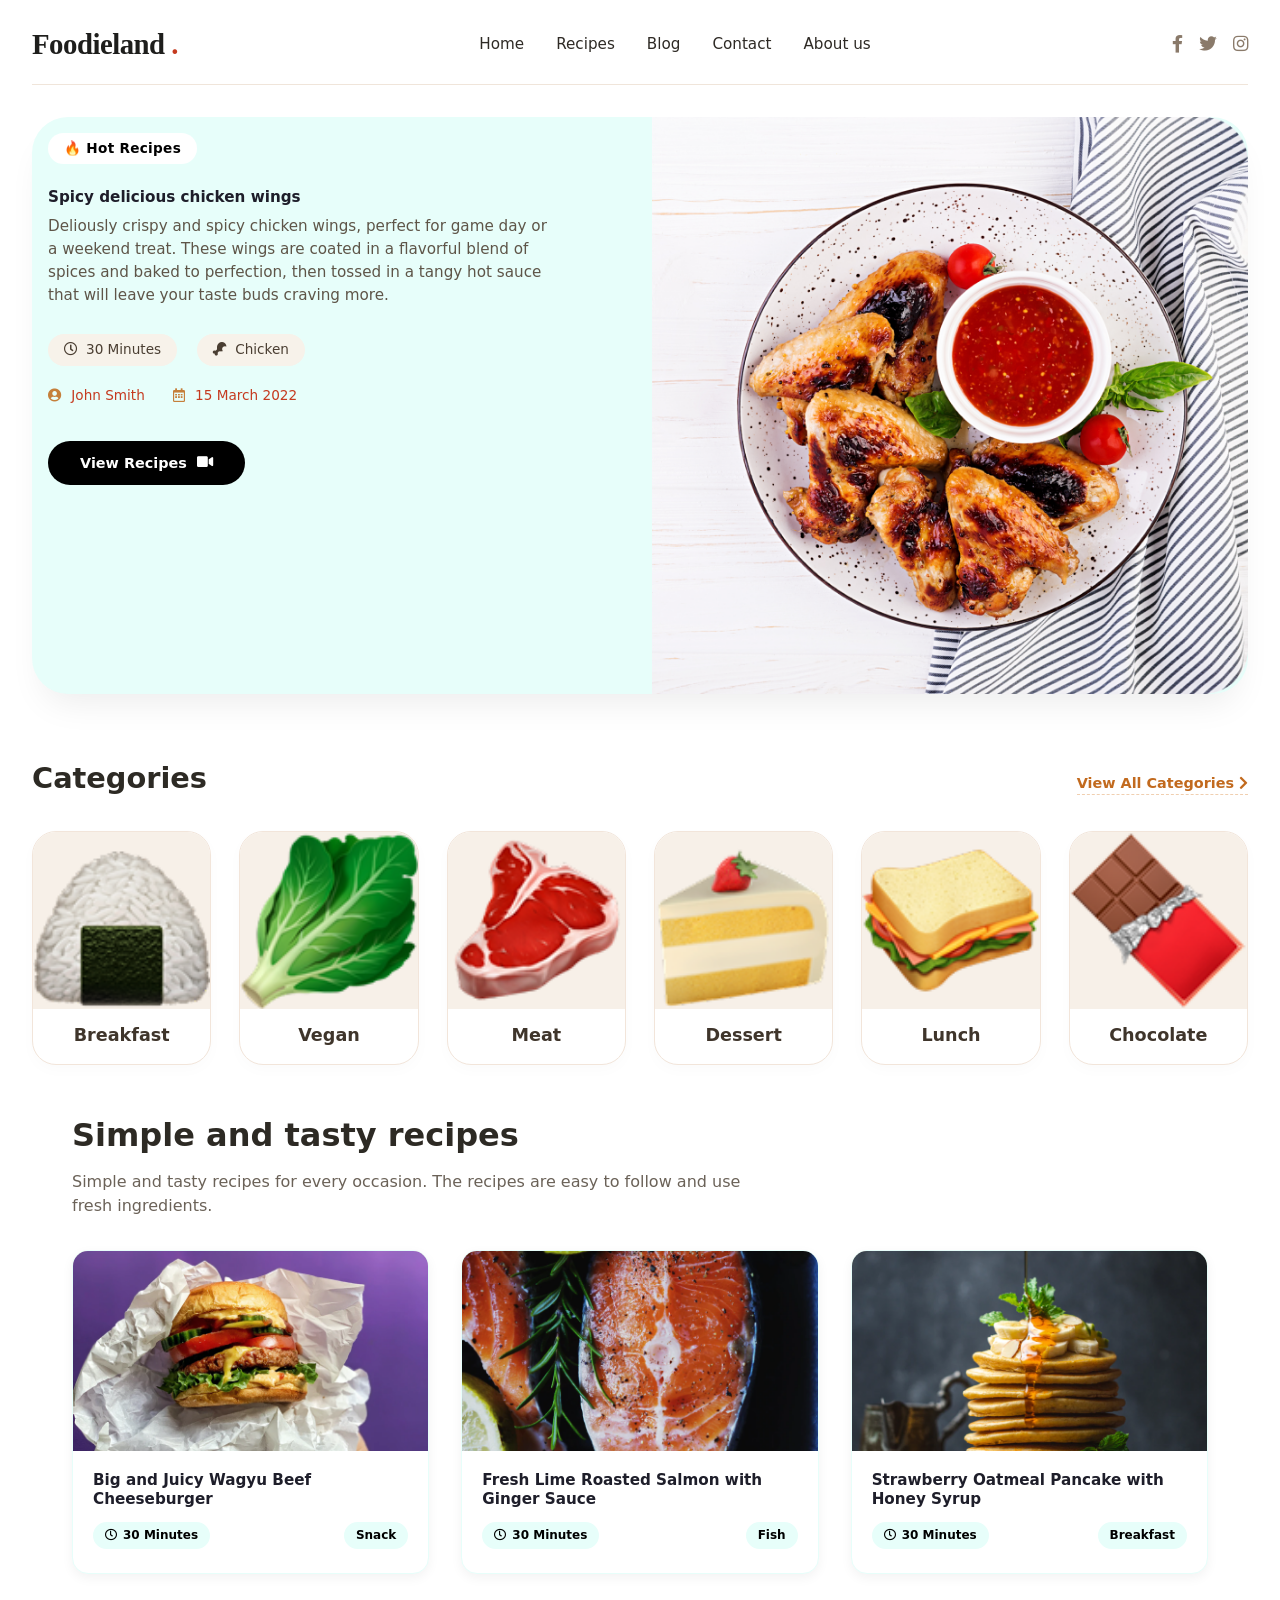
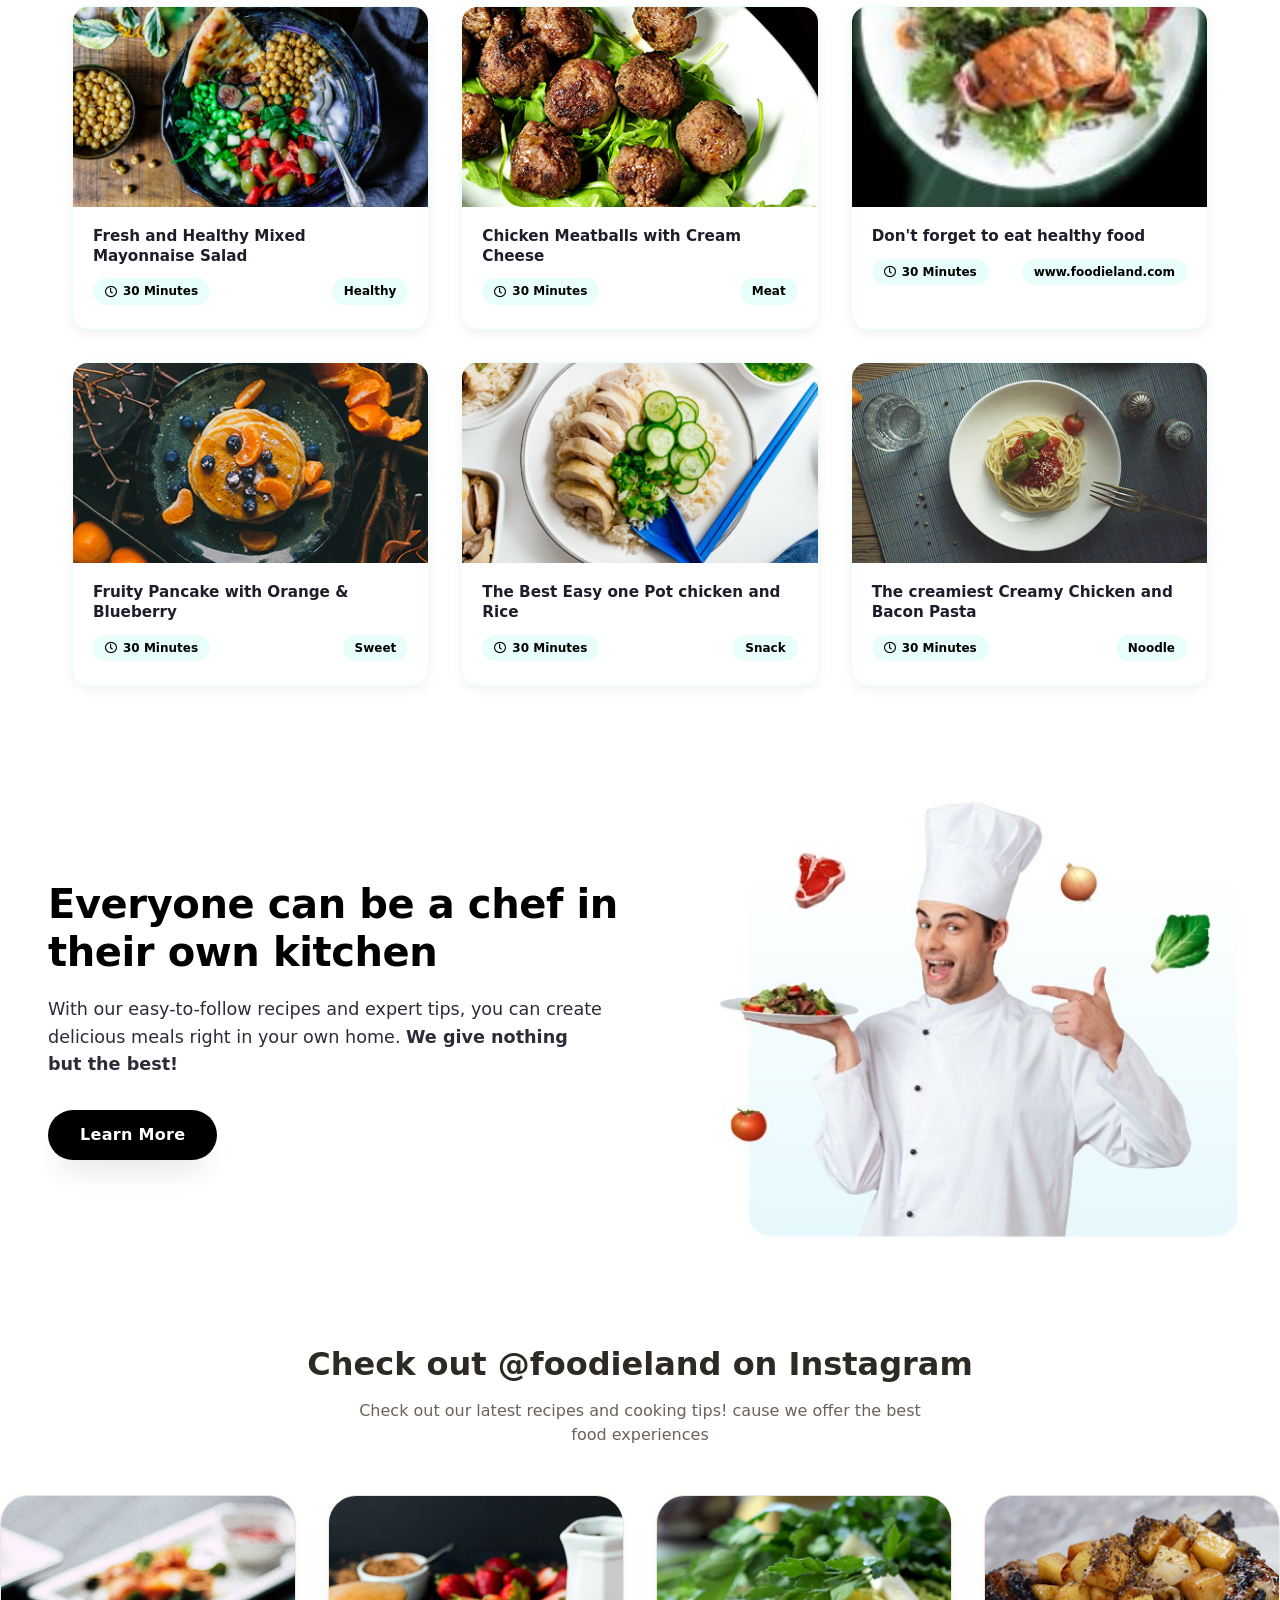
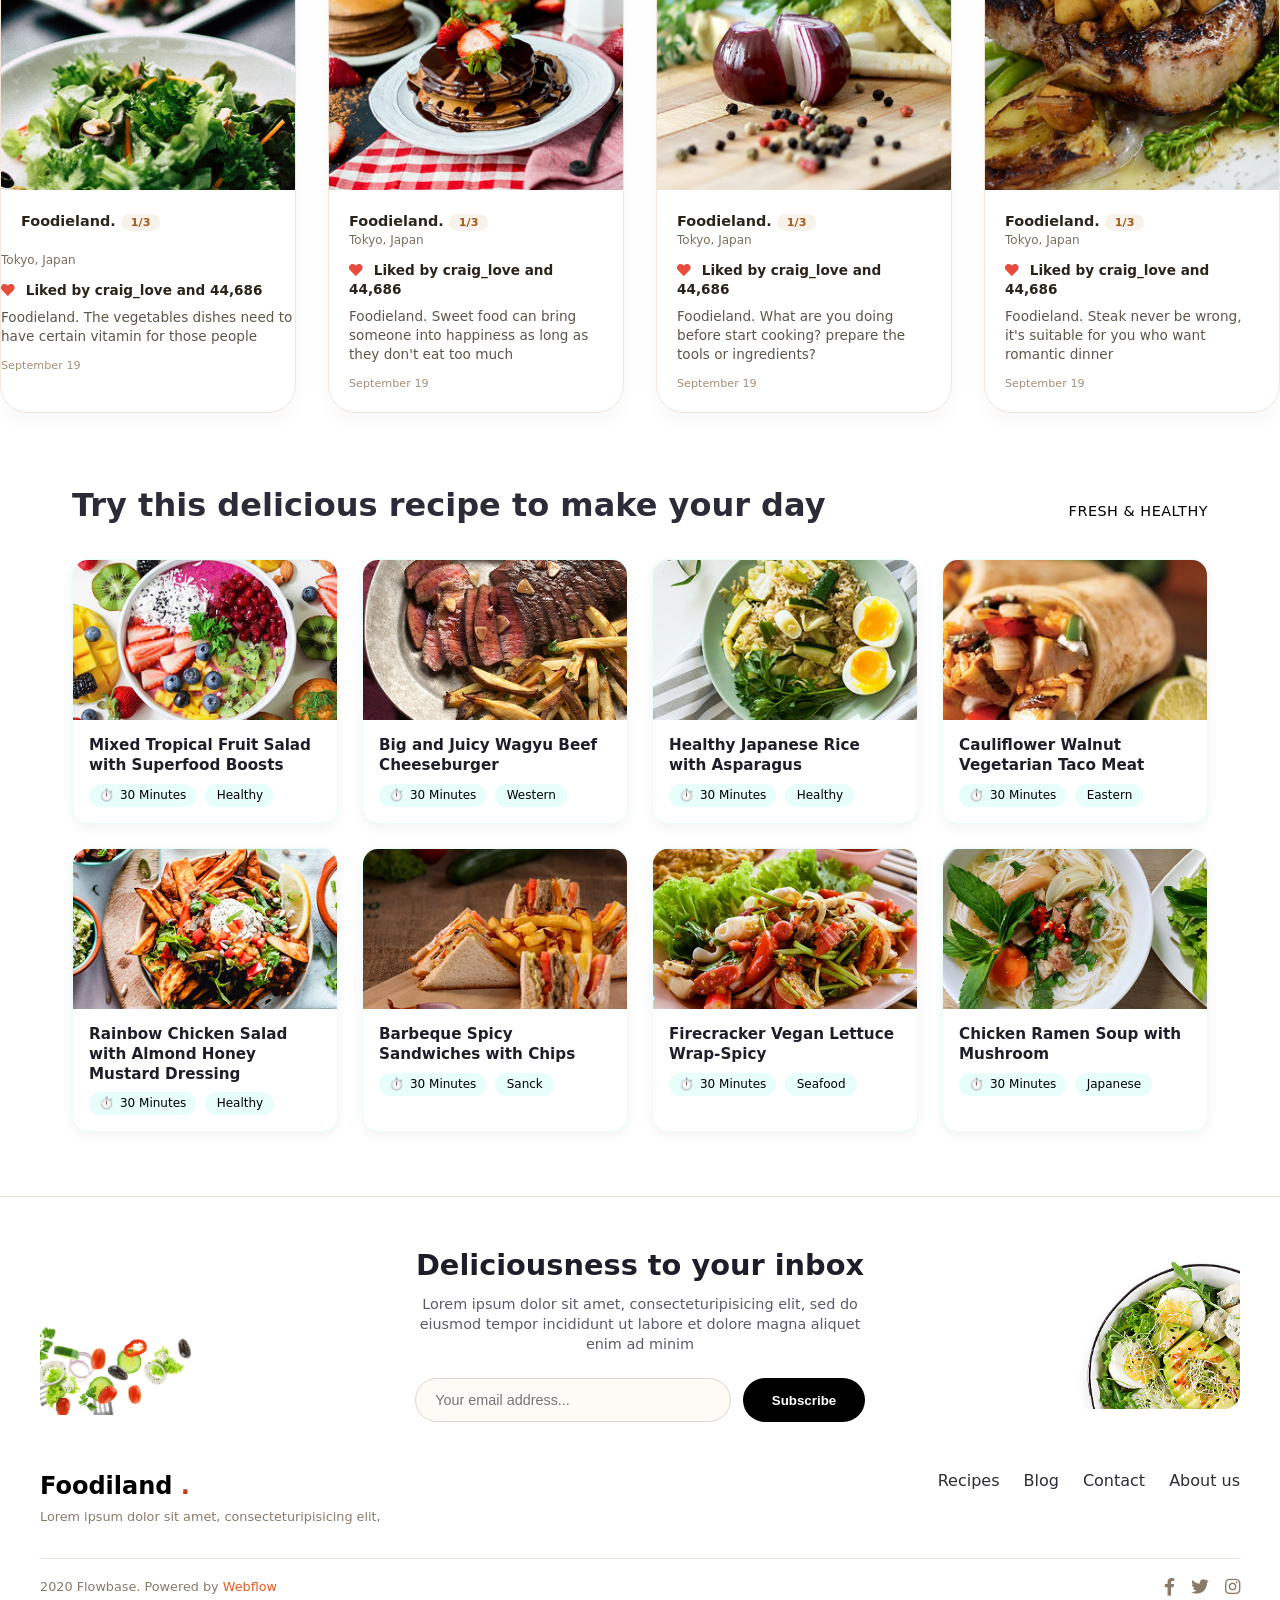
==== index.html @ d8713d9f "Added index.html" ====
<!DOCTYPE html>
<html lang="en">
<head>
    <meta charset="UTF-8">
    <meta name="viewport" content="width=device-width, initial-scale=1.0">
    <title>FoodieLand</title>
    <link rel="stylesheet" href="style.css">
    <link rel="stylesheet" href="https://cdnjs.cloudflare.com/ajax/libs/font-awesome/5.15.3/css/all.min.css">
</head>
<body>
   <div class="container">
  <header class="main-header">
    <div class="logo">Foodieland <span>.</span></div>
    <nav aria-label="Main navigation">
      <div class="nav-links">
        <a href="homepage.html">Home</a>
        <a href="recipes.html">Recipes</a>
        <a href="blog.html">Blog</a>
        <a href="contact.html">Contact</a>
        <a href="about.html">About us</a>
      </div>
    </nav>
    <div class="social-icons">
      <a href="#" aria-label="Facebook"><i class="fab fa-facebook-f"></i></a>
      <a href="#" aria-label="Twitter"><i class="fab fa-twitter"></i></a>
      <a href="#" aria-label="Instagram"><i class="fab fa-instagram"></i></a>
    </div>
  </header> 

  <main>
    <div class="hot-recipes-card">
      <div class="card-content">
        <div class="hot-badge">🔥 Hot Recipes</div>
        <h1 class="recipe-title">Spicy delicious chicken wings</h1>
        <p class="recipe-description">
          Deliously crispy and spicy chicken wings, perfect for game day or a weekend treat. These wings are coated in a flavorful blend of spices and baked to perfection, then tossed in a tangy hot sauce that will leave your taste buds craving more.
        </p>
        <div class="meta-row">
          <span class="meta-chip"><i class="far fa-clock"></i> 30 Minutes</span>
          <span class="meta-chip"><i class="fas fa-drumstick-bite"></i> Chicken</span>
        </div>
        <div class="author-date">
          <span><i class="fas fa-user-circle"></i> John Smith</span>
          <span><i class="far fa-calendar-alt"></i> 15 March 2022</span>
        </div>
        <a href="#" class="btn-primary">View Recipes   <i class="fas fa-video"></i></a>
      </div>
      <div class="img-wrapper">
        <img class="card-image" src="images/Mask Group.png" alt="Spicy chicken wings image">
      </div>
    </div>

    <section class="categories-section">
      <div class="categories-header">
        <h2>Categories</h2>
        <a href="#" class="view-all">View All Categories <i class="fas fa-chevron-right"></i></a>
      </div>
      <div class="categories-grid">
        
        <div class="category-card">
          <img class="category-img" src="images/image 25.png"
               alt="Breakfast img">
          <div class="category-name">Breakfast</div>
        </div>
       
        <div class="category-card">
          <img class="category-img" src="images/image 20 (2).png"
               alt="Vegan img">
          <div class="category-name">Vegan</div>
        </div>
        
        <div class="category-card">
          <img class="category-img" src="images/image 21 (2).png"
               alt="Meat img">
          <div class="category-name">Meat</div>
        </div>
        
        <div class="category-card">
          <img class="category-img" src="images/image 22 (1).png"
               alt="Dessert img">
          <div class="category-name">Dessert</div>
        </div>
    
        <div class="category-card">
          <img class="category-img" src="images/image 23.png"
               alt="Lunch img">
          <div class="category-name">Lunch</div>
        </div>
        
        <div class="category-card">
          <img class="category-img" src="images/image 24.png"
               alt="Chocolate img">
          <div class="category-name">Chocolate</div>
         </div>
      </div>
    </section>

    <section class="recipes-section">
      <h2 class="section-heading">Simple and tasty recipes</h2>
      <p class="section-description">Simple and tasty recipes for every occasion. The recipes are easy to follow and use fresh ingredients.</p>
      <div class="recipes-grid">
        
        <div class="recipe-card"><img class="recipe-img" src="images/Mask Group (1).png" alt="Big and Juicy Wagyu Beef Cheeseburger"><div class="recipe-content"><h3 class="recipe-title">Big and Juicy Wagyu Beef Cheeseburger</h3><div class="recipe-meta"><span class="time-badge"><i class="far fa-clock"></i> 30 Minutes</span><span class="type-badge">Snack</span></div></div></div>
        <div class="recipe-card"><img class="recipe-img" src="images/image 26.png" alt="Fresh Lime Roasted Salmon with Ginger Sauce"><div class="recipe-content"><h3 class="recipe-title">Fresh Lime Roasted Salmon with Ginger Sauce</h3><div class="recipe-meta"><span class="time-badge"><i class="far fa-clock"></i> 30 Minutes</span><span class="type-badge">Fish</span></div></div></div>
        <div class="recipe-card"><img class="recipe-img" src="images/Mask Group (2).png" alt="Strawberry Oatmeal Pancake with Honey Syrup"><div class="recipe-content"><h3 class="recipe-title">Strawberry Oatmeal Pancake with Honey Syrup</h3><div class="recipe-meta"><span class="time-badge"><i class="far fa-clock"></i> 30 Minutes</span><span class="type-badge">Breakfast</span></div></div></div>
        <div class="recipe-card"><img class="recipe-img" src="images/Mask Group (3).png" alt="Fresh and Healthy Mixed"><div class="recipe-content"><h3 class="recipe-title">Fresh and Healthy Mixed Mayonnaise Salad</h3><div class="recipe-meta"><span class="time-badge"><i class="far fa-clock"></i> 30 Minutes</span><span class="type-badge">Healthy</span></div></div></div>
        <div class="recipe-card"><img class="recipe-img" src="images/image 26 (2).png" alt="Chicken Meatballs with Cream Cheese"><div class="recipe-content"><h3 class="recipe-title">Chicken Meatballs with Cream Cheese</h3><div class="recipe-meta"><span class="time-badge"><i class="far fa-clock"></i> 30 Minutes</span><span class="type-badge">Meat</span></div></div></div>
        <div class="recipe-card"><img class="recipe-img" src="images/WhatsApp Image 2026-04-17 at 00.14.38.jpeg" alt="Don't forget to eat healthy food"><div class="recipe-content"><h3 class="recipe-title">Don't forget to eat healthy food</h3><div class="recipe-meta"><span class="time-badge"><i class="far fa-clock"></i> 30 Minutes</span><span class="type-badge">www.foodieland.com</span></div></div></div>
        <div class="recipe-card"><img class="recipe-img" src="images/image 26 (13).png" alt="Fruity Pancake with Orange & Blueberry"><div class="recipe-content"><h3 class="recipe-title">Fruity Pancake with Orange & Blueberry</h3><div class="recipe-meta"><span class="time-badge"><i class="far fa-clock"></i> 30 Minutes</span><span class="type-badge">Sweet</span></div></div></div>
        <div class="recipe-card"><img class="recipe-img" src="images/Mask Group (5).png" alt="The Best Easy one Pot chicken and Rice"><div class="recipe-content"><h3 class="recipe-title">The Best Easy one Pot chicken and Rice</h3><div class="recipe-meta"><span class="time-badge"><i class="far fa-clock"></i> 30 Minutes</span><span class="type-badge">Snack</span></div></div></div>
        <div class="recipe-card"><img class="recipe-img" src="images/image 26 (14).png" alt="The creamiest Creamy Chicken and Bacon Pasta"><div class="recipe-content"><h3 class="recipe-title">The creamiest Creamy Chicken and Bacon Pasta</h3><div class="recipe-meta"><span class="time-badge"><i class="far fa-clock"></i> 30 Minutes</span><span class="type-badge">Noodle</span></div></div></div>
      </div>
    </section>
</div>

   <section class="chef-section">
    <div class="chef-container">
      <div class="chef-content">
        <h2>Everyone can be a chef in their own kitchen</h2>
        <p>
          With our easy-to-follow recipes and expert tips, you can create delicious meals 
          right in your own home. <strong>We give nothing but the best!</strong>
        </p>
        <a href="#" class="btn-chef" aria-label="Explore recipes and chef tips">
          Learn More 
        </a>
      </div>

      
      <div class="chef-visual">
        <img 
          src="images/WhatsApp Image 2026-04-18 at 01.00.51.jpeg"
          loading="eager"
        >
      </div>
    </div>
  </section>

   
    <section class="instagram-section">
      <div class="insta-header">
        <h2>Check out @foodieland on Instagram</h2>
        <p>Check out our latest recipes and cooking tips! cause we offer the best food experiences</p>
      </div>
      <div class="insta-grid">
        
        <div class="insta-card">

          <div class="insta-header-row">
      
          <img class="insta-img" src="images/Rectangle.png" alt="Instagram post 1">
          <div class="insta-content">
            <span class="insta-username">Foodieland.</span>
              <span class="insta-pagination">1/3</span>
            </div>
            <div class="insta-city">Tokyo, Japan</div>
            <div class="insta-likes"><i class="fas fa-heart"></i> Liked by <strong>craig_love</strong> and <strong>44,686</strong></div>
            <div class="insta-caption">Foodieland. The vegetables dishes need to have certain vitamin for those people</div>
            <div class="insta-date">September 19</div>
          </div>
        </div>
        
        <div class="insta-card">
          <img class="insta-img" src="images/Rectangle (1).png" alt="Instagram post 2">
          <div class="insta-content">
            <div class="insta-header-row">
              <span class="insta-username">Foodieland.</span>
              <span class="insta-pagination">1/3</span>
            </div>
            <div class="insta-city">Tokyo, Japan</div>
            <div class="insta-likes"><i class="fas fa-heart"></i> Liked by <strong>craig_love</strong> and <strong>44,686</strong></div>
            <div class="insta-caption">Foodieland. Sweet food can bring someone into happiness as long as they don't eat too much</div>
            <div class="insta-date">September 19</div>
          </div>
        </div>
        
        <div class="insta-card">
          <img class="insta-img" src="images/Rectangle (2).png" alt="Instagram post 3">
          <div class="insta-content">
            <div class="insta-header-row">
              <span class="insta-username">Foodieland.</span>
              <span class="insta-pagination">1/3</span>
            </div>
            <div class="insta-city">Tokyo, Japan</div>
            <div class="insta-likes"><i class="fas fa-heart"></i> Liked by <strong>craig_love</strong> and <strong>44,686</strong></div>
            <div class="insta-caption">Foodieland. What are you doing before start cooking? prepare the tools or ingredients?</div>
            <div class="insta-date">September 19</div>
          </div>
        </div>
        
        <div class="insta-card">
          <img class="insta-img" src="images/Rectangle (3).png" alt="Instagram post 4">
          <div class="insta-content">
            <div class="insta-header-row">
              <span class="insta-username">Foodieland.</span>
              <span class="insta-pagination">1/3</span>
            </div>
            <div class="insta-city">Tokyo, Japan</div>
            <div class="insta-likes"><i class="fas fa-heart"></i> Liked by <strong>craig_love</strong> and <strong>44,686</strong></div>
            <div class="insta-caption">Foodieland. Steak never be wrong, it's suitable for you who want romantic dinner</div>
            <div class="insta-date">September 19</div>
          </div>
        </div>
      </div>
    </section>


    <section class="recipes-section" id="recipes">
  <div class="recipes-header">
    <h2>Try this delicious recipe to make your day</h2>
    <p>Fresh & healthy</p>
  </div>
  <div class="recipe-grid">
    
    <div class="recipe-card">
      <img class="card-img" src="images/image 26 (17).png" alt="Fruit salad">
      <div class="card-content">
        <div class="recipe-title">Mixed Tropical Fruit Salad with Superfood Boosts</div>
        <div class="recipe-details">
          <span class="time">30 Minutes</span>
          <span class="category">Healthy</span>
        </div>
      </div>
    </div>
    
    <div class="recipe-card">
      <img class="card-img" src="images/image 26 (3).png" alt="juicy wagyu">
      <div class="card-content">
        <div class="recipe-title">Big and Juicy Wagyu Beef Cheeseburger</div>
        <div class="recipe-details">
          <span class="time">30 Minutes</span>
          <span class="category">Western</span>
        </div>
      </div>
    </div>
    
    <div class="recipe-card">
      <img class="card-img" src="images/image 26 (4).png" alt="Japnese rice">
      <div class="card-content">
        <div class="recipe-title">Healthy Japanese Rice with Asparagus</div>
        <div class="recipe-details">
          <span class="time">30 Minutes</span>
          <span class="category">Healthy</span>
        </div>
      </div>
    </div>
   
    <div class="recipe-card">
      <img class="card-img" src="images/image 26 (6).png" alt="taco meat">
      <div class="card-content">
        <div class="recipe-title">Cauliflower Walnut Vegetarian Taco Meat</div>
        <div class="recipe-details">
          <span class="time">30 Minutes</span>
          <span class="category">Eastern</span>
        </div>
      </div>
    </div>
    
    <div class="recipe-card">
      <img class="card-img" src="images/image 26 (7).png" alt="Chicken salad">
      <div class="card-content">
        <div class="recipe-title">Rainbow Chicken Salad with Almond Honey Mustard Dressing</div>
        <div class="recipe-details">
          <span class="time">30 Minutes</span>
          <span class="category">Healthy</span>
        </div>
      </div>
    </div>
    
    <div class="recipe-card">
      <img class="card-img" src="images/image 26 (8).png" alt="Sandwiches">
      <div class="card-content">
        <div class="recipe-title">Barbeque Spicy Sandwiches with Chips</div>
        <div class="recipe-details">
          <span class="time">30 Minutes</span>
          <span class="category">Sanck</span>
        </div>
      </div>
    </div>
    
    <div class="recipe-card">
      <img class="card-img" src="images/image 26 (18).png" alt="Vegan lettuce wrap">
      <div class="card-content">
        <div class="recipe-title">Firecracker Vegan Lettuce Wrap-Spicy</div>
        <div class="recipe-details">
          <span class="time">30 Minutes</span>
          <span class="category">Seafood</span>
        </div>
      </div>
    </div>
    
    <div class="recipe-card">
      <img class="card-img" src="images/image 26 (9).png" alt="Ramen">
      <div class="card-content">
        <div class="recipe-title">Chicken Ramen Soup with Mushroom</div>
        <div class="recipe-details">
          <span class="time">30 Minutes</span>
          <span class="category">Japanese</span>
        </div>
      </div>
    </div>
  </div>
</section>

    
<footer class="footer-section">
  <div class="footer-container">
    <div class="footer-newsletter-row">
      <div class="footer-left-img">
        <img src="images/kisspng-salad-salad-fresh-food-healthylife-vegetables-vegetarian-5d42e3a7cb8543 1.png" alt="Food decoration left"  width="500px">
      </div>
      <div class="newsletter-center">
        <h2>Deliciousness to your inbox</h2>
        <p>Lorem ipsum dolor sit amet, consecteturipisicing elit, sed do eiusmod tempor incididunt ut labore et dolore magna aliquet enim ad minim</p>
        <div class="newsletter-form">
          <input type="email" placeholder="Your email address...">
          <button>Subscribe</button>
        </div>
      </div>
      <div class="footer-right-img">
        <img src="images/Photo-plate.png" alt="plate" width="500px">
      </div>
    </div>
</main>
    
<div class="footer-middle">
      <div class="brand-left">
        <h3>Foodiland <span>.</span> </h3>
        <p>Lorem ipsum dolor sit amet, consecteturipisicing elit,</p>
      </div>
      <div class="nav-right">
        <a href="recipes.html">Recipes</a>
        <a href="blog.html">Blog</a>
        <a href="contact.html">Contact</a>
        <a href="about.html">About us</a>
      </div>
    </div>
    
    <hr class="footer-hr">

    <div class="footer-bottom">
      <div class="copyright">2020 Flowbase. Powered by <span class="flow">Webflow</span> </div>
      <div class="social-icons">
        <a href="#"><i class="fab fa-facebook-f"></i></a>
        <a href="#"><i class="fab fa-twitter"></i></a>
        <a href="#"><i class="fab fa-instagram"></i></a>
      </div>
    </div>
  </div>
</footer>

      
</body>
</html>
---- style.css ----
* {
    margin: 0;
    padding: 0;
    box-sizing: border-box;
}
body {
  background-color: #ffffff;
  font-family: system-ui, -apple-system, BlinkMacSystemFont, 'Segoe UI', Roboto, Oxygen, Ubuntu, Cantarell, 'Open Sans', 'Helvetica Neue', sans-serif;
  color: #1e1e1c;
  line-height: 1.4;
}
.container {
  max-width: 1280px;
  margin: 0 auto;
  padding: 1.5rem 2rem;
}
.main-header {
      position:sticky;
      top: 0;
      z-index: 10000;
      display: flex;
      justify-content: space-between;
      align-items: center;
      flex-wrap: wrap;
      gap: 1.5rem;
      padding-bottom: 1.2rem;
      border-bottom: 1px solid #F0E5DA;
      margin-bottom: 2rem;
    }

    .logo {
      font-family: 'Playfair Display', Georgia, serif;
      font-size: 1.8rem;
      font-weight: 700;
      letter-spacing: -0.5px;
    }
    span {
      color: #C53A1F;
    }

    .nav-links {
      display: flex;
      gap: 2rem;
      flex-wrap: wrap;
    }

    .nav-links a {
      text-decoration: none;
      font-weight: 500;
      color: #2E2A25;
      font-size: 0.95rem;
      transition: color 0.2s;
    }

    .nav-links a:hover {
      color: #C53A1F;
    }

    .social-icons {
      display: flex;
      gap: 1rem;
    }

    .social-icons a {
      color: #6B5A48;
      font-size: 1.1rem;
      transition: color 0.2s;
    }

    .social-icons a:hover {
      color: #C53A1F;
    }
    .hot-recipes-card {
      background: #e7fefa;
      border-radius: 36px;
      box-shadow: 0 20px 35px -12px rgba(0, 0, 0, 0.08);
      display: grid;
      grid-template-columns: 1fr 1fr;
      gap: 24px;
      overflow: hidden;
      margin-bottom: 64px;
      transition: transform 0.2s;
    }

    .card-content {
      padding: 48px 0 48px 48px;
    }

    .hot-badge {
      display: inline-block;
      background: white;
      color: black;
      font-weight: 700;
      font-size: 0.85rem;
      padding: 6px 16px;
      border-radius: 40px;
      margin-bottom: 24px;
      letter-spacing: 0.3px;
    }

    .recipe-title h1{
      font-size: 2.4rem;
      font-weight: 800;
      line-height: 1.2;
      margin-bottom: 20px;
      color: #2c241a;
    }
  
    .recipe-description {
      color: #5e5548;
      line-height: 1.5;
      margin-bottom: 28px;
      font-size: 0.95rem;
      max-width: 90%;
    }

    .meta-row {
      display: flex;
      flex-wrap: wrap;
      gap: 20px;
      margin-bottom: 20px;
    }

    .meta-chip {
      background: #f7f2ea;
      padding: 6px 16px;
      border-radius: 40px;
      font-size: 0.85rem;
      font-weight: 500;
      display: inline-flex;
      align-items: center;
      gap: 8px;
      color: #4a3e32;
    }

    .author-date {
      display: flex;
      flex-wrap: wrap;
      gap: 28px;
      margin-bottom: 36px;
      font-size: 0.85rem;
      color: #7b6e5d;
    }

    .author-date i {
      margin-right: 6px;
      color: #c57f3a;
    }

    .btn-primary {
      background: #000;
      color: white;
      border: none;
      padding: 12px 32px;
      border-radius: 40px;
      font-weight: 600;
      font-size: 0.9rem;
      cursor: pointer;
      transition: 0.2s;
      display: inline-flex;
      align-items: center;
      gap: 10px;
      text-decoration: none;
    }

    .btn-primary:hover {
      background: #d17a2b;
      transform: translateY(-2px);
    }

    .card-image {
      width: 100%;
      height: 100%;
      object-fit: cover;
      display: block;
    }

    .img-wrapper {
      overflow: hidden;
    }
    .img-wrapper:hover .card-image {
      transform: scale(1.05);
    }
    .card-image {
      transition: transform 0.3s ease;
    }
    .categories-section {
      margin-top: 20px;
    }
    .categories-header {
      display: flex;
      justify-content: space-between;
      align-items: baseline;
      flex-wrap: wrap;
      margin-bottom: 32px;
    }
    .categories-header h2 {
      font-size: 1.8rem;
      font-weight: 700;
      color: #2d2a24;
    }
    .view-all {
      color: #c26a1e;
      font-weight: 600;
      text-decoration: none;
      font-size: 0.9rem;
      border-bottom: 1.5px dashed #f0cfb0;
    }
    .categories-grid {
      display: grid;
      grid-template-columns: repeat(auto-fill, minmax(170px, 1fr));
      gap: 28px;
    }
    .category-card {
      background: #ffffff;
      border-radius: 24px;
      overflow: hidden;
      transition: all 0.25s ease;
      box-shadow: 0 5px 15px rgba(0, 0, 0, 0.02);
      border: 1px solid #f2e5da;
      text-align: center;
      padding-bottom: 16px;
      cursor: pointer;
    }
    .category-card:hover {
      transform: translateY(-6px);
      box-shadow: 0 20px 25px -12px rgba(0, 0, 0, 0.1);
      border-color: #edd9c6;
    }
    .category-img {
      width: 100%;
      aspect-ratio: 1 / 1;
      object-fit: cover;
      display: block;
      background-color: #f7f0e8;
    }
    .category-name {
      font-weight: 700;
      font-size: 1.1rem;
      margin-top: 14px;
      color: #3f352b;
    }
     .recipes-section {
      margin: 40px 0 70px;
    }
    .section-heading {
      font-size: 2rem;
      font-weight: 700;
      margin-bottom: 12px;
      color: #2d2a24;
    }
    .section-description {
      color: #6b6258;
      max-width: 700px;
      margin-bottom: 32px;
      font-size: 1rem;
      line-height: 1.5;
    }
    .recipes-grid {
      display: grid;
      grid-template-columns: repeat(auto-fill, minmax(300px, 1fr));
      gap: 32px;
    }
    .recipe-card {
      background: #e7fefa;
      border-radius: 28px;
      overflow: hidden;
      transition: all 0.25s ease;
      box-shadow: 0 8px 20px rgba(0, 0, 0, 0.03);
      border: 1px solid #e7fefa;
    }
    .recipe-card:hover {
      transform: translateY(-6px);
      box-shadow: 0 20px 30px -12px rgba(0, 0, 0, 0.12);
      border-color: #e7fefa;
    }
    .recipe-img {
      width: 100%;
      height: 200px;
      object-fit: cover;
      display: block;
      background-color: #f0e2d4;
    }
    .recipe-content {
      padding: 20px 20px 24px;
    }
    .recipe-title {
      font-size: 1.35rem;
      font-weight: 700;
      margin-bottom: 14px;
      line-height: 1.3;
      color: #2b241c;
    }
    .recipe-meta {
      display: flex;
      justify-content: space-between;
      align-items: center;
      margin-top: 12px;
    }
    .time-badge {
      background: #e7fefa;
      padding: 5px 12px;
      border-radius: 30px;
      font-size: 0.75rem;
      font-weight: 600;
      display: inline-flex;
      align-items: center;
      gap: 6px;
      color: black;
    }
    .type-badge {
      background: #e7fefa;
      padding: 5px 12px;
      border-radius: 30px;
      font-size: 0.75rem;
      font-weight: 600;
      color: black;
    }
    .chef-container {
      display: flex;
      flex-direction: row;
      flex-wrap: wrap;
      align-items: stretch;
      width: 100%;
    }
    .chef-content {
      flex: 1 1 55%;
      padding: 3rem 2.5rem 3rem 3rem;
      background: #ffffff;
      display: flex;
      flex-direction: column;
      justify-content: center;
    }
    .chef-visual {
      flex: 1 1 45%;
      background: #f2e8da;
      display: flex;
      align-items: center;
      justify-content: center;
      overflow: hidden;
      position: relative;
    }

    .chef-visual img {
      width: 100%;
      height: 100%;
      object-fit: cover;
      display: block;
      transition: transform 0.4s cubic-bezier(0.2, 0.9, 0.4, 1.1);
    }

    .chef-section:hover .chef-visual img {
      transform: scale(1.02);
    }

    .chef-content h2 {
      font-size: 2.5rem;
      font-weight: 700;
      line-height: 1.2;
      letter-spacing: -0.01em;
      margin-bottom: 1.25rem;
     color: black;
      display: inline-block;
    }

    .chef-content h2::before {
      font-size: 2.4rem;
      background: none;
      color: black;
      background: transparent;
      display: inline-block;
      margin-right: 8px;
    }

    .chef-content p {
      font-size: 1.1rem;
      line-height: 1.55;
      color: #2c2c38;
      margin-bottom: 2rem;
      font-weight: 450;
      max-width: 90%;
      text-wrap: pretty;
    }
    .btn-chef {
      display: inline-flex;
      align-items: center;
      justify-content: center;
      gap: 0.5rem;
      background-color: black;
      color: white;
      font-weight: 600;
      font-size: 1rem;
      padding: 0.85rem 2rem;
      border-radius: 60px;
      text-decoration: none;
      letter-spacing: 0.3px;
      transition: all 0.25s ease;
      border: none;
      cursor: pointer;
      width: fit-content;
      box-shadow: 0 20px 30px -12px rgba(0, 0, 0, 0.12);
      font-family: inherit;
    }

    .btn-chef:hover {
      background-color: #bc4710;
      transform: scale(0.97);
      box-shadow: 0 8px 18px rgba(188, 71, 16, 0.25);
    }

    .btn-chef:active {
      transform: scale(0.96);
    }

    
    .instagram-section {
      margin: 60px 0 70px;
    }
    .insta-header {
      text-align: center;
      margin-bottom: 48px;
    }
    .insta-header h2 {
      font-size: 2rem;
      font-weight: 700;
      color: #2d2a24;
      margin-bottom: 12px;
    }
    .insta-header p {
      color: #6b6258;
      max-width: 600px;
      margin: 0 auto;
      font-size: 1rem;
      line-height: 1.5;
    }
    .insta-grid {
      display: grid;
      grid-template-columns: repeat(auto-fill, minmax(280px, 1fr));
      gap: 32px;
    }
    .insta-card {
      background: white;
      border-radius: 28px;
      overflow: hidden;
      transition: all 0.25s ease;
      box-shadow: 0 8px 20px rgba(0, 0, 0, 0.03);
      border: 1px solid #f2e5da;
    }
    .insta-card:hover {
      transform: translateY(-6px);
      box-shadow: 0 20px 30px -12px rgba(0, 0, 0, 0.12);
    }
    .insta-img {
      width: 100%;
      aspect-ratio: 1 / 1;
      object-fit: cover;
      display: block;
      background-color: #f0e2d4;
    }
    .insta-content {
      padding: 20px;
    }
    .insta-location-row {
      display: flex;
      justify-content: space-between;
      align-items: center;
      margin-bottom: 4px;
    }
    .insta-username {
      font-weight: 700;
      font-size: 0.9rem;
      color: #2c241a;
    }
    .insta-pagination {
      background: #f7f2ea;
      padding: 2px 10px;
      border-radius: 20px;
      font-size: 0.7rem;
      font-weight: 600;
      color: #a4581c;
    }
    .insta-city {
      font-size: 0.75rem;
      color: #7b6e5d;
      margin-bottom: 12px;
    }
    .insta-likes {
      font-size: 0.85rem;
      font-weight: 600;
      color: #2c241a;
      margin-bottom: 8px;
    }
    .insta-likes i {
      color: #e74c3c;
      margin-right: 6px;
    }
    .insta-caption {
      font-size: 0.85rem;
      color: #5e5548;
      line-height: 1.4;
      margin-bottom: 12px;
    }
    .insta-date {
      font-size: 0.7rem;
      color: #a48e78;
    }
   .recipes-section {
      max-width: 1200px;
      margin: 3rem auto;
      padding: 0 2rem;
    }

    .recipes-header {
      display: flex;
      justify-content: space-between;
      align-items: baseline;
      flex-wrap: wrap;
      gap: 1rem;
      margin-bottom: 2rem;
    }

    .recipes-header p {
      font-size: 0.9rem;
      color:black;
      font-weight: 500;
      letter-spacing: 0.5px;
      text-transform: uppercase;
    }

    .recipes-header h2 {
      font-size: 2rem;
      font-weight: 700;
      color: #2c2c38;
      text-align: right;
    }

    .recipe-grid {
      display: grid;
      grid-template-columns: repeat(4, 1fr);
      gap: 1.5rem;
    }

    .recipe-card {
      background: white;
      border-radius: 1rem;
      overflow: hidden;
      box-shadow: 0 4px 12px rgba(0, 0, 0, 0.05);
      transition: transform 0.2s, box-shadow 0.2s;
    }

    .recipe-card:hover {
      transform: translateY(-4px);
      box-shadow: 0 12px 20px rgba(0, 0, 0, 0.1);
    }

    .card-img {
      width: 100%;
      height: 160px;
      object-fit: cover;
      display: block;
    }

    .card-content {
      padding: 1rem;
    }

    .recipe-title {
      font-weight: 700;
      font-size: 0.95rem;
      line-height: 1.3;
      margin-bottom: 0.5rem;
      color: #1e1e2a;
    }

    .recipe-details {
      display: flex;
      flex-wrap: wrap;
      align-items: center;
      gap: 0.6rem;
      margin-top: 0.5rem;
      font-size: 0.75rem;
    }

    .time {
      display: flex;
      align-items: center;
      gap: 0.2rem;
      background: #e7fefa;
      padding: 0.2rem 0.6rem;
      border-radius: 30px;
      color: black;
      font-weight: 500;
    }

    .time::before {
      content: "⏱️";
      margin-right: 0.2rem;
    }

    .category {
      background: #e7fefa;
      padding: 0.2rem 0.7rem;
      border-radius: 30px;
      color: black;
      font-weight: 500;
    }
    .footer-section {
      background: #ffffff;
      margin-top: 4rem;
      padding: 3rem 2rem 2rem;
      border-top: 1px solid #f0e2d6;
    }

    .footer-container {
      max-width: 1200px;
      margin: 0 auto;
    }
    .footer-newsletter-row {
      display: flex;
      flex-wrap: wrap;
      align-items: center;
      justify-content: space-between;
      gap: 1.5rem;
      margin-bottom: 3rem;
    }

    .footer-left-img, .footer-right-img {
      flex: 0 0 170px;
      text-align: center;
    }

    .footer-left-img img, .footer-right-img img {
      width: 100%;
      max-width: 190px;
      border-radius: 16px;
      overflow: hidden;
    }

    .newsletter-center {
      flex: 1;
      text-align: center;
    }

    .newsletter-center h2 {
      font-size: 1.8rem;
      font-weight: 700;
      margin-bottom: 0.5rem;
      color: #1e1e2a;
    }

    .newsletter-center p {
      max-width: 450px;
      margin: 0 auto 1.5rem;
      color: #5a5a6e;
      font-size: 0.9rem;
    }

    .newsletter-form {
      display: flex;
      flex-wrap: wrap;
      justify-content: center;
      gap: 0.75rem;
      max-width: 450px;
      margin: 0 auto;
    }

    .newsletter-form input {
      flex: 2;
      min-width: 180px;
      padding: 0.8rem 1.2rem;
      border: 1px solid #e0d6cc;
      border-radius: 60px;
      font-size: 0.9rem;
      background: #fefaf5;
    }

    .newsletter-form button {
      background-color: black;
      color: white;
      border: none;
      padding: 0.8rem 1.8rem;
      border-radius: 60px;
      font-weight: 600;
      cursor: pointer;
    }

    .footer-middle {
      display: flex;
      flex-wrap: wrap;
      justify-content: space-between;
      align-items: flex-start;
      gap: 2rem;
      margin-bottom: 2rem;
    }

    .brand-left h3 {
      font-size: 1.5rem;
      font-weight: 700;
      color: black;
      margin-bottom: 0.3rem;
    }

    .brand-left p {
      font-size: 0.8rem;
      color: #8a7a6a;
    }

    .nav-right {
      display: flex;
      flex-wrap: wrap;
      gap: 1.5rem;
    }

    .nav-right a {
      text-decoration: none;
      color: #2c2c38;
      font-weight: 500;
    }

    .nav-right a:hover {
      color: #e25c1e;
    }

    .footer-hr {
      border: 0;
      height: 1px;
      background: #f0e2d6;
      margin: 1.5rem 0 1rem;
    }
    .footer-bottom {
      display: flex;
      flex-wrap: wrap;
      justify-content: space-between;
      align-items: center;
      gap: 1rem;
      font-size: 0.8rem;
      color: #8a7a6a;
    }
     .flow {
       color: #e25c1e;
     }
    .social-icons {
      display: flex;
      gap: 1rem;
    }

    .social-icons a {
      color: #8a7a6a;
      transition: color 0.2s;
    }

    .social-icons a:hover {
      color: #e25c1e;
    }
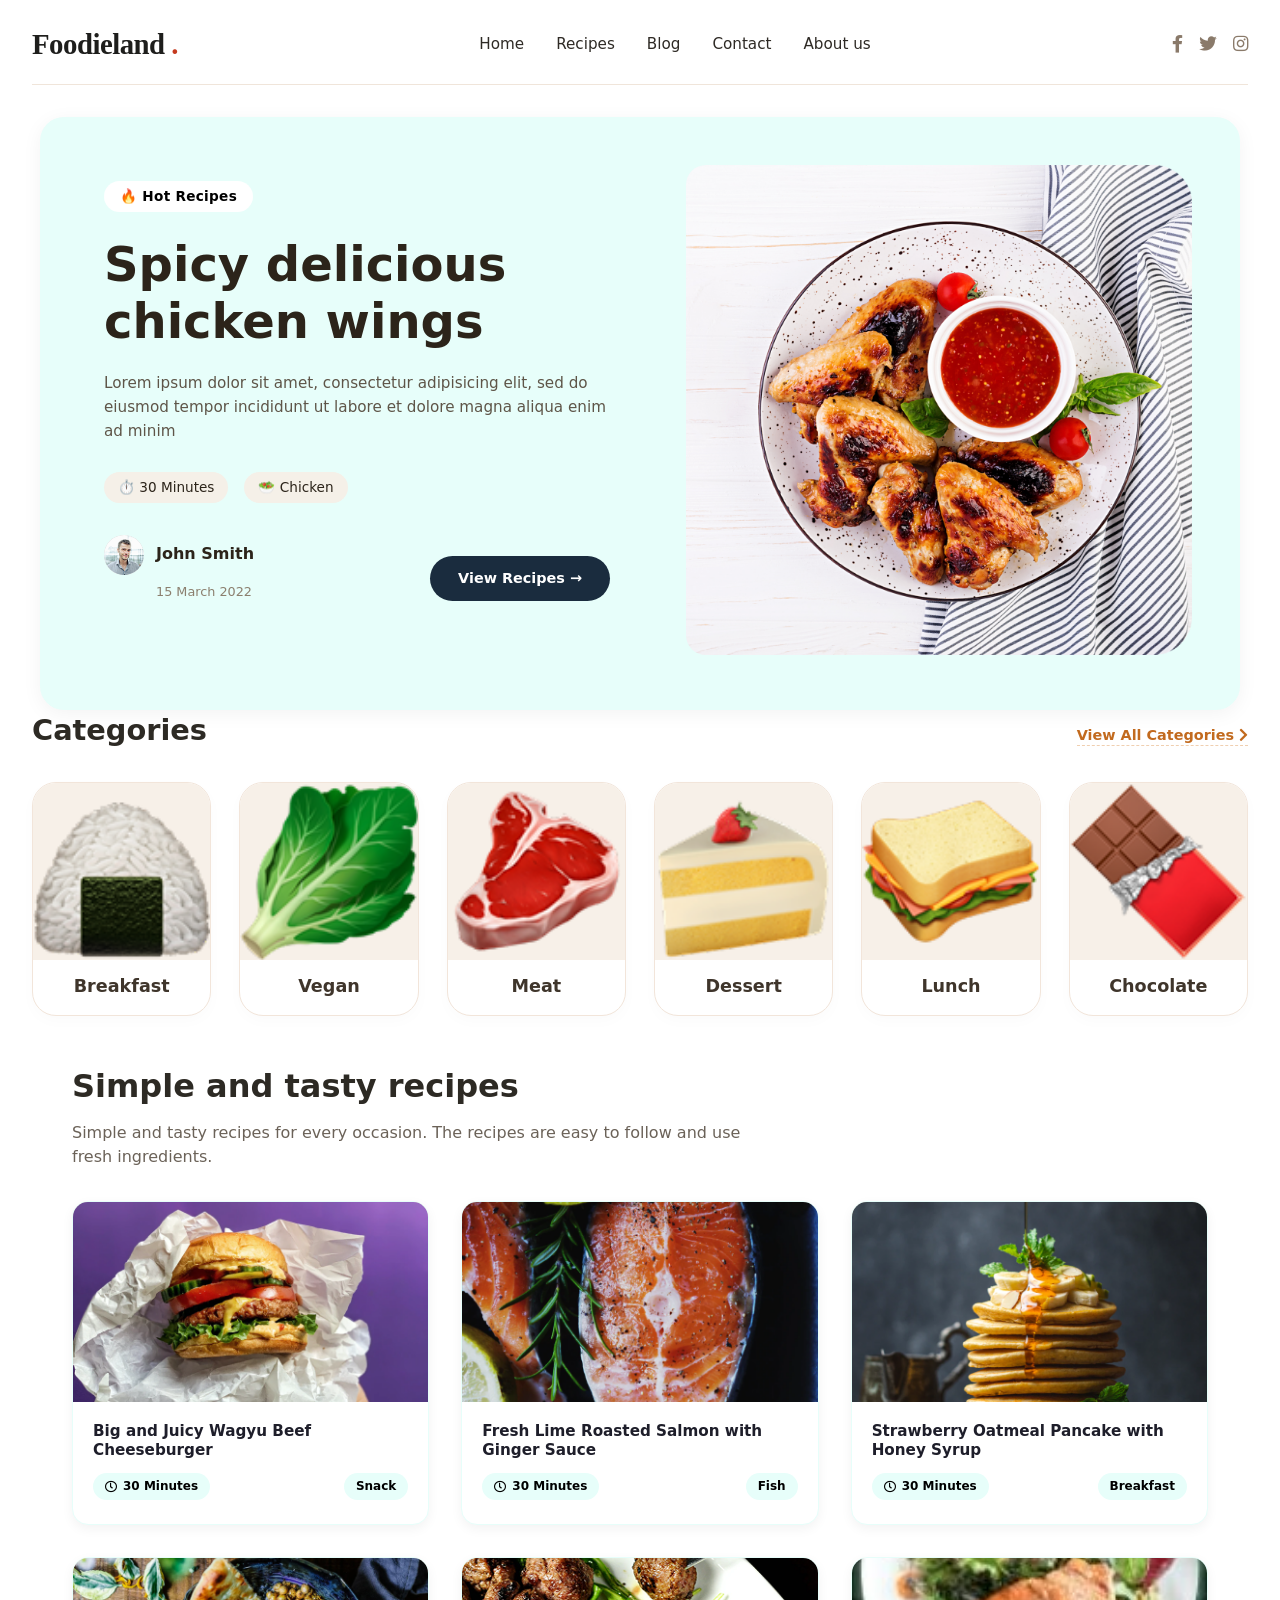
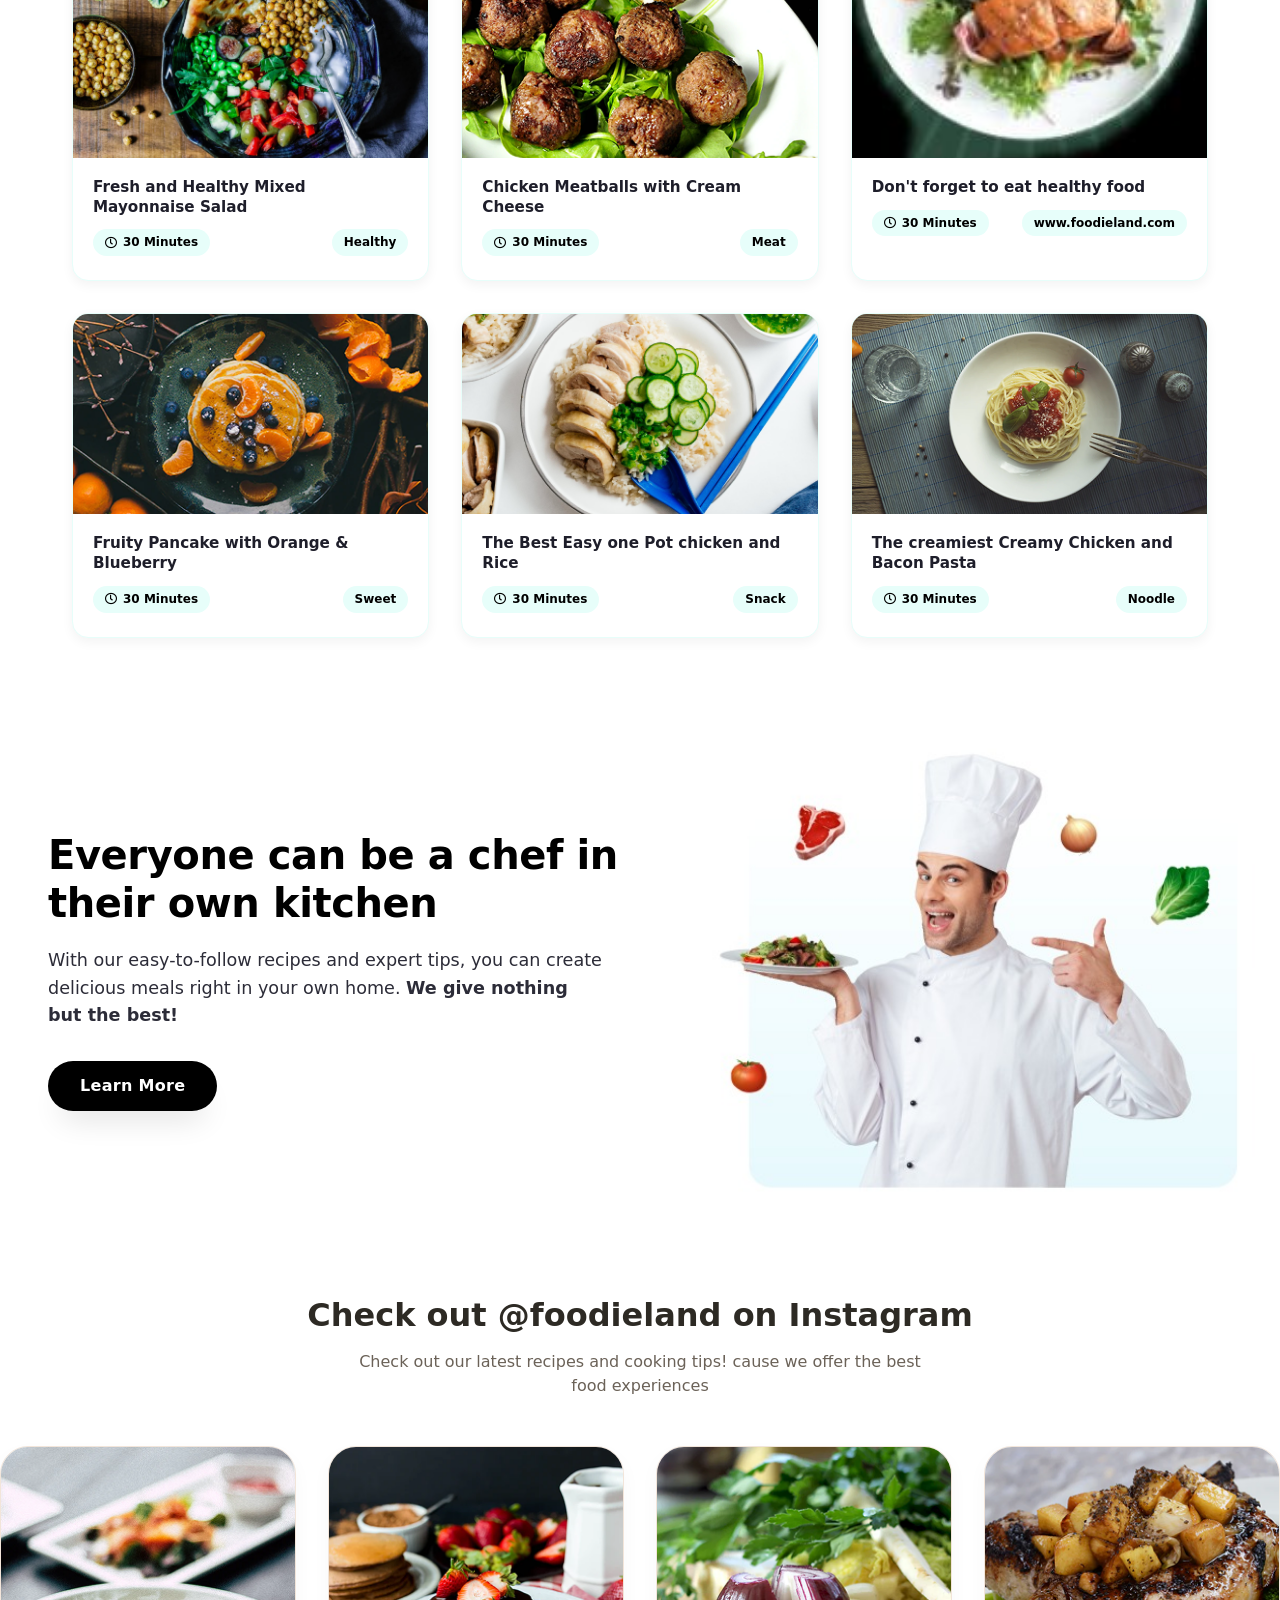
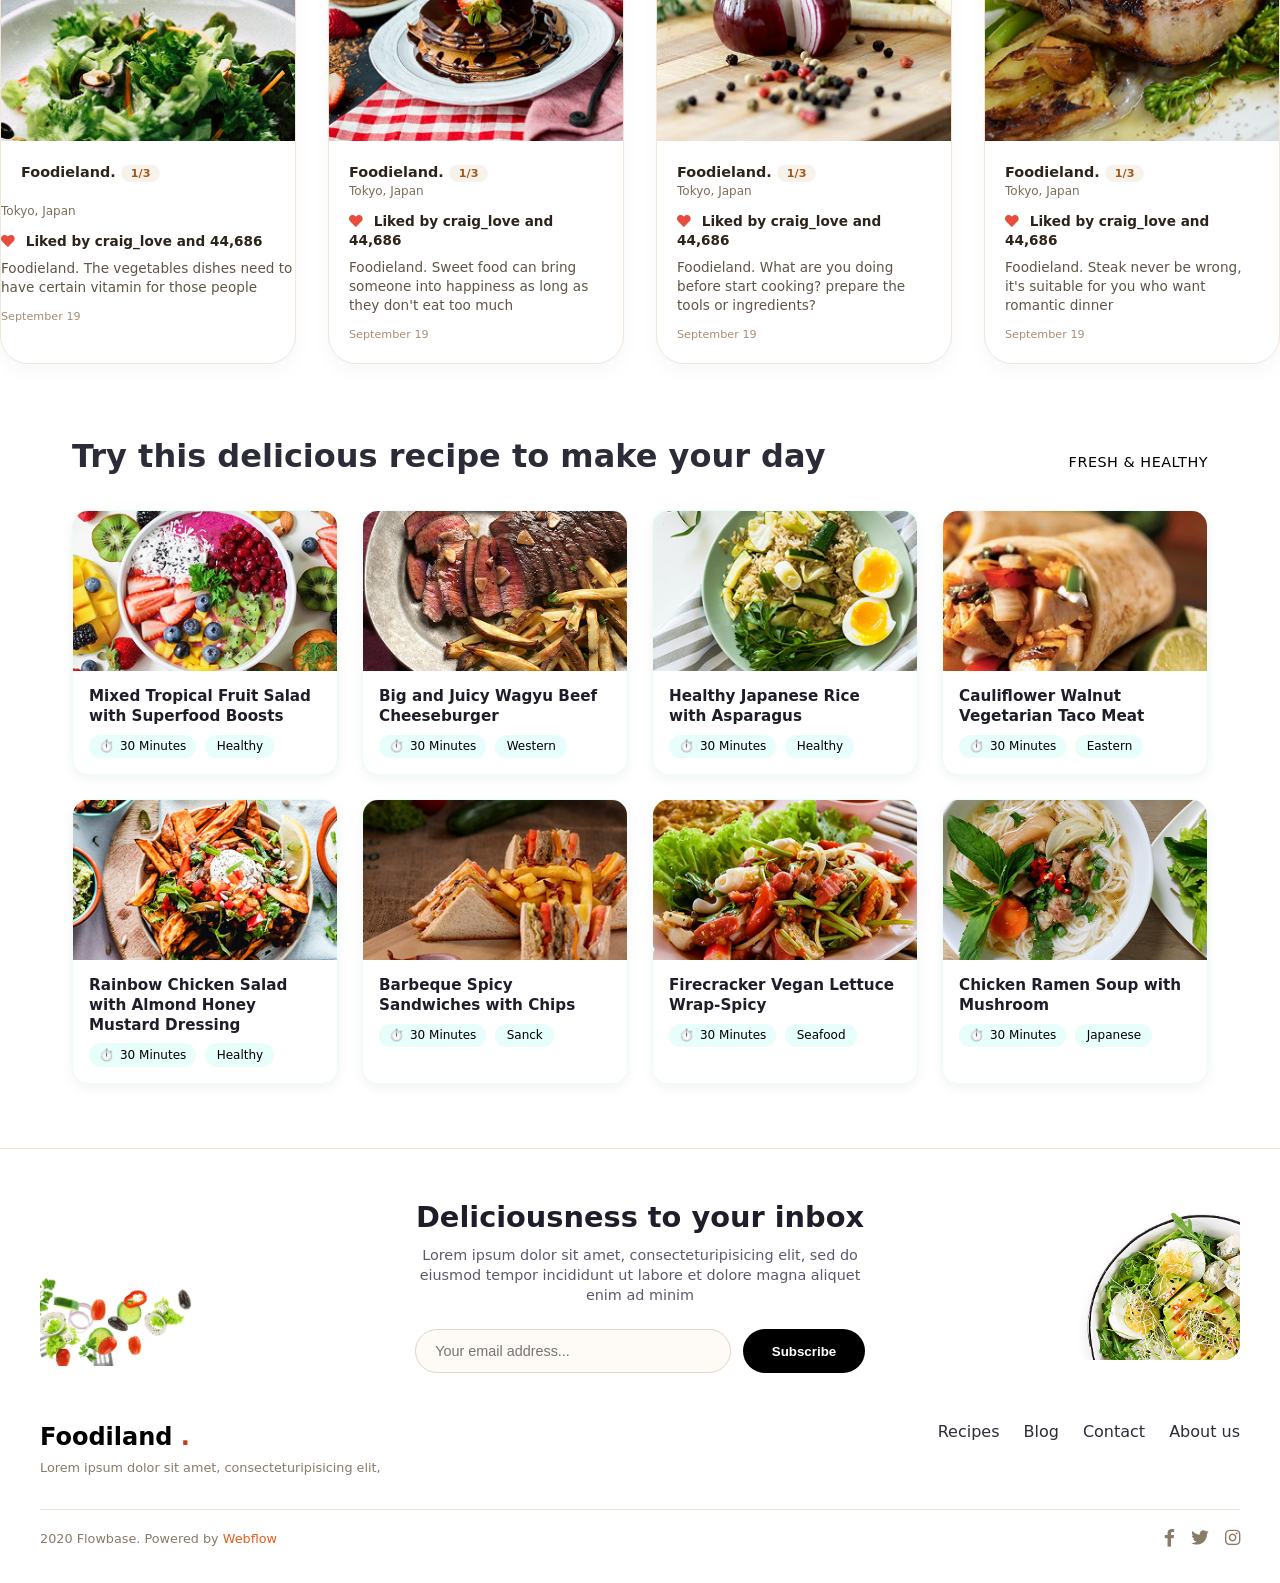
==== commit dbea32eb: "Initial commit" ====
--- a/index.html
+++ b/index.html
@@ -28,29 +28,41 @@
   </header> 
 
   <main>
-    <div class="hot-recipes-card">
-      <div class="card-content">
-        <div class="hot-badge">🔥 Hot Recipes</div>
-        <h1 class="recipe-title">Spicy delicious chicken wings</h1>
-        <p class="recipe-description">
-          Deliously crispy and spicy chicken wings, perfect for game day or a weekend treat. These wings are coated in a flavorful blend of spices and baked to perfection, then tossed in a tangy hot sauce that will leave your taste buds craving more.
-        </p>
-        <div class="meta-row">
-          <span class="meta-chip"><i class="far fa-clock"></i> 30 Minutes</span>
-          <span class="meta-chip"><i class="fas fa-drumstick-bite"></i> Chicken</span>
-        </div>
-        <div class="author-date">
-          <span><i class="fas fa-user-circle"></i> John Smith</span>
-          <span><i class="far fa-calendar-alt"></i> 15 March 2022</span>
-        </div>
-        <a href="#" class="btn-primary">View Recipes   <i class="fas fa-video"></i></a>
-      </div>
-      <div class="img-wrapper">
-        <img class="card-image" src="images/Mask Group.png" alt="Spicy chicken wings image">
-      </div>
-    </div>
-
-    <section class="categories-section">
+   
+     <div class="hot-recipes-card">
+            <div class="card-content">
+                <div class="hot-badge">🔥 Hot Recipes</div>
+                <h1 class="recipe-title">Spicy delicious chicken wings</h1>
+                <p class="recipe-description">
+                    Lorem ipsum dolor sit amet, consectetur adipisicing elit, sed do eiusmod
+                    tempor incididunt ut labore et dolore magna aliqua enim ad minim
+                </p>
+
+                <div class="meta-row">
+                    <span class="meta-chip">⏱️ 30 Minutes</span>
+                    <span class="meta-chip">🥗 Chicken</span>
+                </div>
+
+                
+                <div class="author-button-row">
+                    <div class="author-section">
+                        <div class="author-info">
+                            <img class="author" src="images/Ellipse 2.png" alt="John Smith">
+                            <span class="author-name">John Smith</span>
+                        </div>
+                        <div class="post-date">15 March 2022</div>
+                    </div>
+                    <a href="#" class="btn-primary">View Recipes →</a>
+                </div>
+            </div>
+
+            <div class="img-wrapper">
+                <img class="card-image" src="images/Mask Group.png" alt="Spicy delicious chicken wings">
+            </div>
+        </div>
+  
+
+ <sction class="categories-section">
       <div class="categories-header">
         <h2>Categories</h2>
         <a href="#" class="view-all">View All Categories <i class="fas fa-chevron-right"></i></a>
--- a/style.css
+++ b/style.css
@@ -70,120 +70,123 @@
     .social-icons a:hover {
       color: #C53A1F;
     }
+    
     .hot-recipes-card {
-      background: #e7fefa;
-      border-radius: 36px;
-      box-shadow: 0 20px 35px -12px rgba(0, 0, 0, 0.08);
-      display: grid;
-      grid-template-columns: 1fr 1fr;
-      gap: 24px;
-      overflow: hidden;
-      margin-bottom: 64px;
-      transition: transform 0.2s;
-    }
-
-    .card-content {
-      padding: 48px 0 48px 48px;
-    }
-
-    .hot-badge {
-      display: inline-block;
-      background: white;
-      color: black;
-      font-weight: 700;
-      font-size: 0.85rem;
-      padding: 6px 16px;
-      border-radius: 40px;
-      margin-bottom: 24px;
-      letter-spacing: 0.3px;
-    }
-
-    .recipe-title h1{
-      font-size: 2.4rem;
-      font-weight: 800;
-      line-height: 1.2;
-      margin-bottom: 20px;
-      color: #2c241a;
-    }
-  
-    .recipe-description {
-      color: #5e5548;
-      line-height: 1.5;
-      margin-bottom: 28px;
-      font-size: 0.95rem;
-      max-width: 90%;
-    }
-
-    .meta-row {
-      display: flex;
-      flex-wrap: wrap;
-      gap: 20px;
-      margin-bottom: 20px;
-    }
-
-    .meta-chip {
-      background: #f7f2ea;
-      padding: 6px 16px;
-      border-radius: 40px;
-      font-size: 0.85rem;
-      font-weight: 500;
-      display: inline-flex;
-      align-items: center;
-      gap: 8px;
-      color: #4a3e32;
-    }
-
-    .author-date {
-      display: flex;
-      flex-wrap: wrap;
-      gap: 28px;
-      margin-bottom: 36px;
-      font-size: 0.85rem;
-      color: #7b6e5d;
-    }
-
-    .author-date i {
-      margin-right: 6px;
-      color: #c57f3a;
-    }
-
-    .btn-primary {
-      background: #000;
-      color: white;
-      border: none;
-      padding: 12px 32px;
-      border-radius: 40px;
-      font-weight: 600;
-      font-size: 0.9rem;
-      cursor: pointer;
-      transition: 0.2s;
-      display: inline-flex;
-      align-items: center;
-      gap: 10px;
-      text-decoration: none;
-    }
-
-    .btn-primary:hover {
-      background: #d17a2b;
-      transform: translateY(-2px);
-    }
-
-    .card-image {
-      width: 100%;
-      height: 100%;
-      object-fit: cover;
-      display: block;
-    }
-
-    .img-wrapper {
-      overflow: hidden;
-    }
-    .img-wrapper:hover .card-image {
-      transform: scale(1.05);
-    }
-    .card-image {
-      transition: transform 0.3s ease;
-    }
+            display: flex;
+            gap: 60px;
+            max-width: 1200px;
+            margin: 0 auto;
+            background: #e7fefa;
+            border-radius: 24px;
+            padding: 48px;
+            box-shadow: 0 4px 20px rgba(0,0,0,0.05);
+        }
+
+        .card-content {
+            flex: 1;
+        }
+
+        .hot-badge {
+            display: inline-block;
+            background: #ffffff;
+            color: black;
+            font-weight: 700;
+            font-size: 0.85rem;
+            padding: 6px 16px;
+            border-radius: 40px;
+            margin-bottom: 24px;
+            letter-spacing: 0.3px;
+        }
+
+        h1.recipe-title {
+            font-size: 3rem;
+            font-weight: 700;
+            line-height: 1.2;
+            margin-bottom: 20px;
+            color: #2c241a;
+        }
+
+        .recipe-description {
+            color: #5e5548;
+            line-height: 1.6;
+            margin-bottom: 28px;
+            font-size: 0.95rem;
+        }
+
+        .meta-row {
+            display: flex;
+            gap: 16px;
+            margin-bottom: 32px;
+        }
+
+        .meta-chip {
+            padding: 6px 14px;
+            background: #f5f0e8;
+            border-radius: 30px;
+            font-size: 0.85rem;
+            color: #2c241a;
+        }
+
+       
+        .author-button-row {
+            display: flex;
+            justify-content: space-between;
+            align-items: flex-end;
+        }
+
+        .author-info {
+            display: flex;
+            align-items: center;
+            gap: 12px;
+            margin-bottom: 8px;
+        }
+
+        .author {
+            width: 40px;
+            height: 40px;
+            border-radius: 50%;
+            background: #ddd;
+            object-fit: cover;
+        }
+
+        .author-name {
+            font-weight: 600;
+            color: #2c241a;
+        }
+
+        .post-date {
+            color: #8b7f6e;
+            font-size: 0.8rem;
+            margin-left: 52px;
+        }
+
+        .btn-primary {
+            display: inline-block;
+            background: #1a2c3e;
+            color: white;
+            padding: 12px 28px;
+            border-radius: 40px;
+            text-decoration: none;
+            font-weight: 600;
+            font-size: 0.9rem;
+            transition: background 0.2s;
+            white-space: nowrap;
+        }
+
+        .btn-primary:hover {
+            background: #C53A1F;
+        }
+
+        .img-wrapper {
+            flex: 1;
+        }
+
+        .card-image {
+            width: 100%;
+            border-radius: 20px;
+            object-fit: cover;
+        }
+
     .categories-section {
       margin-top: 20px;
     }
